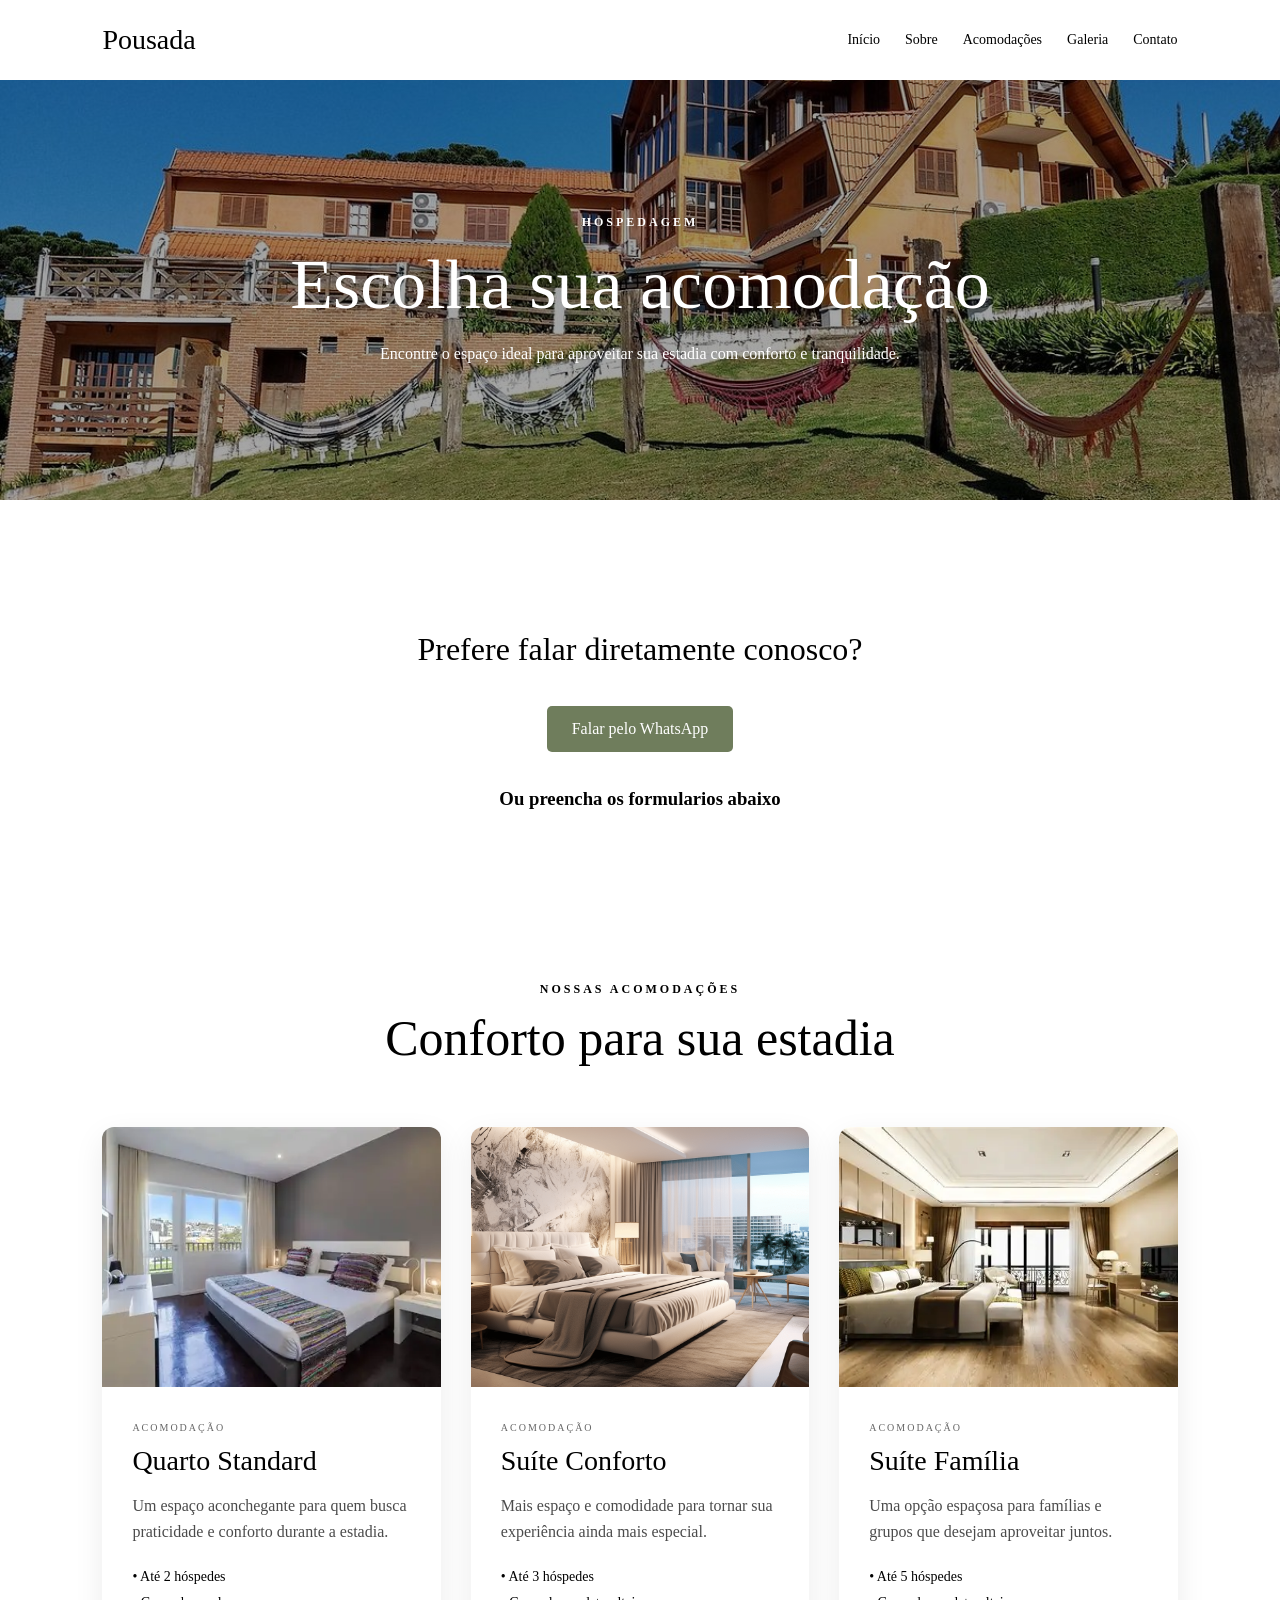
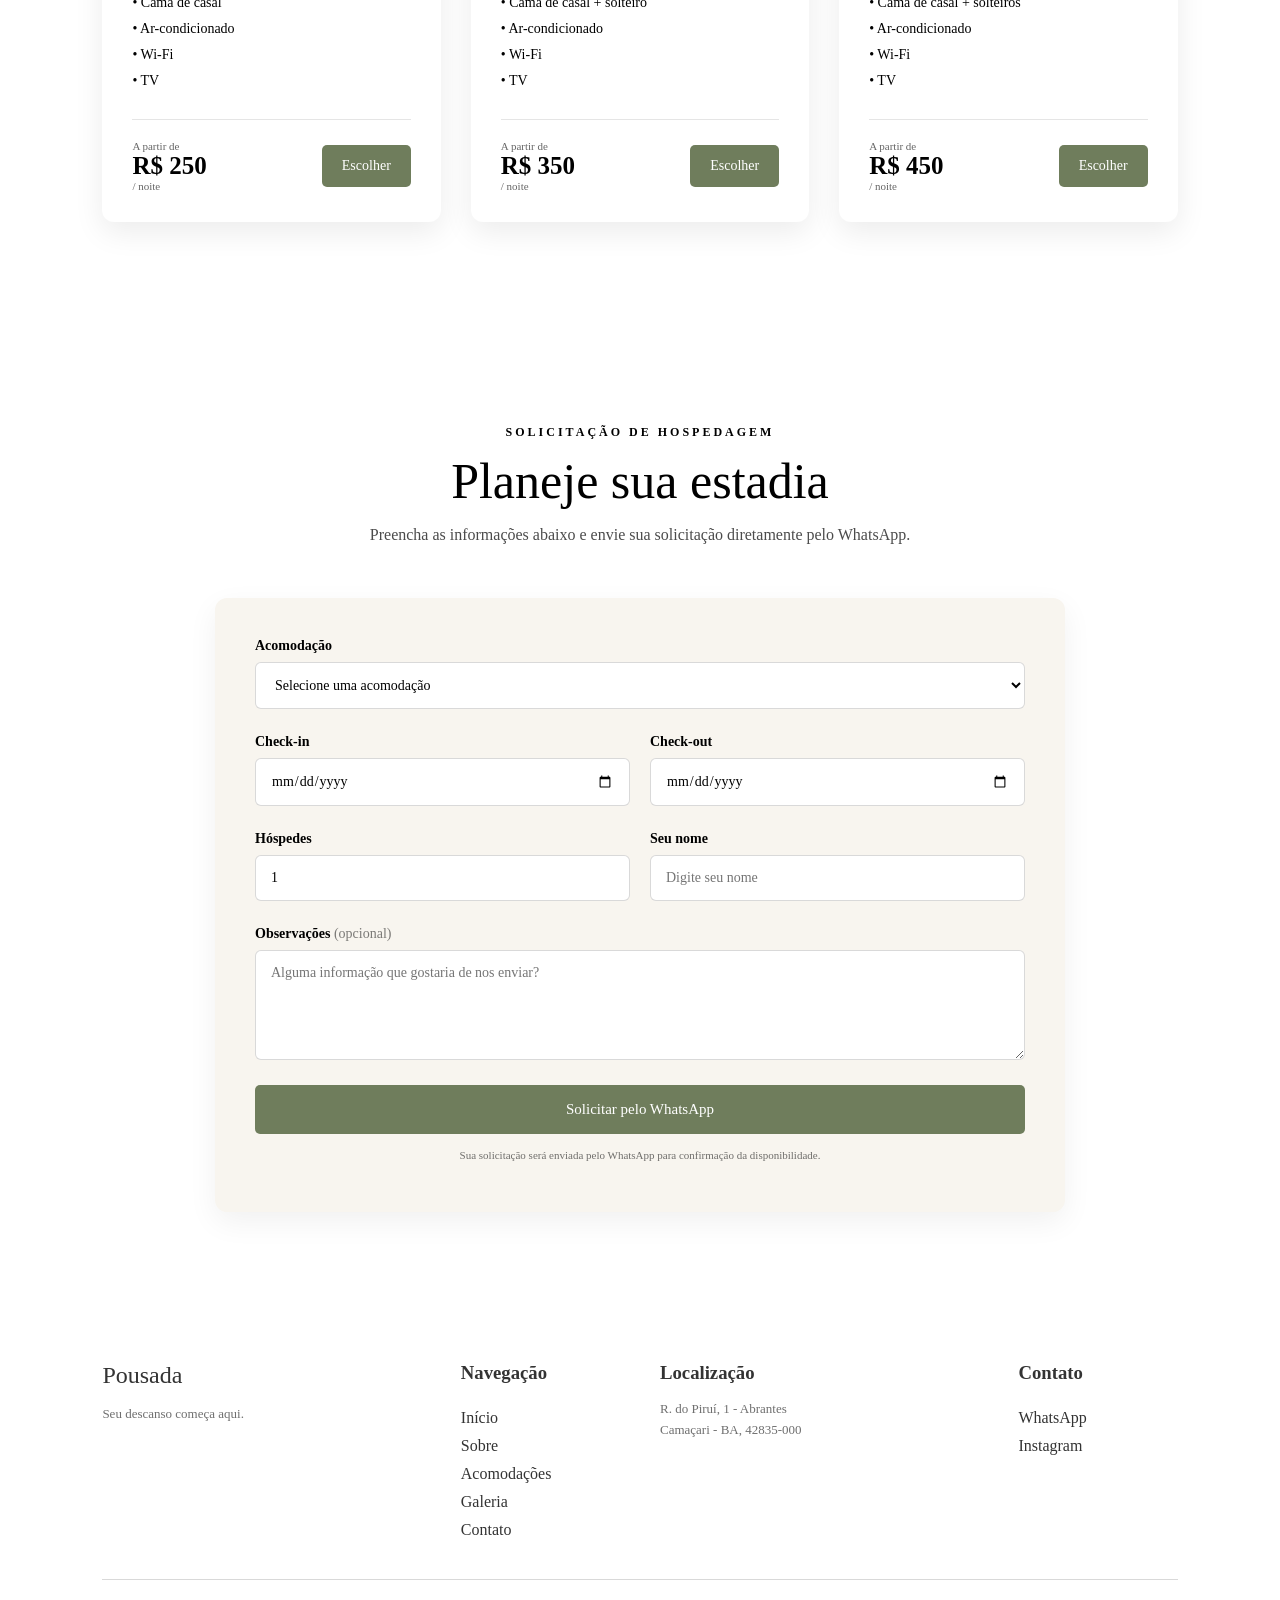
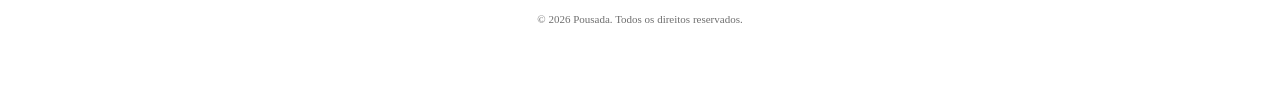
==== hospedagem.html @ ae99b575 "Add files via upload" ====
<!DOCTYPE html>
<html lang="pt-BR">

<head>

    <meta charset="UTF-8">
    <meta name="viewport" content="width=device-width, initial-scale=1.0">
    <link rel="stylesheet" href="hospedagem.css">
    <title>DEMO pousada</title>

</head>

<body>

    <header>

        <a href="index.html" class="logo">
            <h1>Pousada</h1>
        </a>

        <nav>
            <a href="index.html#hero">Início</a>
            <a href="index.html#sobre">Sobre</a>
            <a href="index.html#acomodacoes">Acomodações</a>
            <a href="index.html#galeria">Galeria</a>
            <a href="index.html#contato">Contato</a>
        </nav>

    </header>


    <main>

        <section class="hospedagem-hero">

            <div class="hospedagem-hero-content">

                <span>HOSPEDAGEM</span>

                <h2>
                    Escolha sua acomodação
                </h2>

                <p>
                    Encontre o espaço ideal para aproveitar sua estadia
                    com conforto e tranquilidade.
                </p>

            </div>

        </section>

        <div class="escolha">

            <br>
            <br>
            <br>

            <h2>Prefere falar diretamente conosco?</h2>

            <br>

            <a class="btn-zap"
                    href="https://wa.me/55XXXXXXXXXXX"
                    target="_blank"
                >
                    Falar pelo WhatsApp
            </a>

            <br>
            <br>

            <h3>Ou preencha os formularios abaixo</h3>

        </div>

        <section class="quartos">

            <div class="section-title">

                <span>NOSSAS ACOMODAÇÕES</span>

                <h2>
                    Conforto para sua estadia
                </h2>

            </div>


            <div class="quartos-grid">


                <article class="quarto-card">

                    <div class="quarto-imagem">

                        <img
                            src="quarto_standart.webp"
                            alt="Quarto Standard"
                        >

                    </div>


                    <div class="quarto-info">

                        <span class="quarto-tipo">
                            ACOMODAÇÃO
                        </span>

                        <h3>
                            Quarto Standard
                        </h3>

                        <p class="quarto-descricao">
                            Um espaço aconchegante para quem busca
                            praticidade e conforto durante a estadia.
                        </p>


                        <div class="quarto-detalhes">

                            <span>• Até 2 hóspedes</span>

                            <span>• Cama de casal</span>

                            <span>• Ar-condicionado</span>

                            <span>• Wi-Fi</span>

                            <span>• TV</span>

                        </div>


                        <div class="quarto-footer">

                            <div class="quarto-preco">

                                <small>
                                    A partir de
                                </small>

                                <strong>
                                    R$ 250
                                </strong>

                                <small>
                                    / noite
                                </small>

                            </div>


                            <button
                                class="btn-escolher"
                                data-quarto="Quarto Standard"
                            >
                                Escolher
                            </button>

                        </div>

                    </div>

                </article>

                <article class="quarto-card">

                    <div class="quarto-imagem">

                        <img
                            src="suite_conforto.png"
                            alt="Suíte Conforto"
                        >

                    </div>


                    <div class="quarto-info">

                        <span class="quarto-tipo">
                            ACOMODAÇÃO
                        </span>

                        <h3>
                            Suíte Conforto
                        </h3>

                        <p class="quarto-descricao">
                            Mais espaço e comodidade para tornar
                            sua experiência ainda mais especial.
                        </p>


                        <div class="quarto-detalhes">

                            <span>• Até 3 hóspedes</span>

                            <span>• Cama de casal + solteiro</span>

                            <span>• Ar-condicionado</span>

                            <span>• Wi-Fi</span>

                            <span>• TV</span>

                        </div>


                        <div class="quarto-footer">

                            <div class="quarto-preco">

                                <small>
                                    A partir de
                                </small>

                                <strong>
                                    R$ 350
                                </strong>

                                <small>
                                    / noite
                                </small>

                            </div>


                            <button
                                class="btn-escolher"
                                data-quarto="Suíte Conforto"
                            >
                                Escolher
                            </button>

                        </div>

                    </div>

                </article>

                <article class="quarto-card">

                    <div class="quarto-imagem">

                        <img
                            src="suite.webp"
                            alt="Suíte Família"
                        >

                    </div>


                    <div class="quarto-info">

                        <span class="quarto-tipo">
                            ACOMODAÇÃO
                        </span>

                        <h3>
                            Suíte Família
                        </h3>

                        <p class="quarto-descricao">
                            Uma opção espaçosa para famílias e grupos
                            que desejam aproveitar juntos.
                        </p>


                        <div class="quarto-detalhes">

                            <span>• Até 5 hóspedes</span>

                            <span>• Cama de casal + solteiros</span>

                            <span>• Ar-condicionado</span>

                            <span>• Wi-Fi</span>

                            <span>• TV</span>

                        </div>


                        <div class="quarto-footer">

                            <div class="quarto-preco">

                                <small>
                                    A partir de
                                </small>

                                <strong>
                                    R$ 450
                                </strong>

                                <small>
                                    / noite
                                </small>

                            </div>


                            <button
                                class="btn-escolher"
                                data-quarto="Suíte Família"
                            >
                                Escolher
                            </button>

                        </div>

                    </div>

                </article>

            </div>

        </section>

        <section class="formulario-hospedagem" id="formulario">

            <div class="formulario-container">


                <div class="formulario-intro">

                    <span>SOLICITAÇÃO DE HOSPEDAGEM</span>

                    <h2>
                        Planeje sua estadia
                    </h2>

                    <p>
                        Preencha as informações abaixo e envie sua
                        solicitação diretamente pelo WhatsApp.
                    </p>

                </div>



                <form id="formHospedagem">


                    <div class="campo">

                        <label for="acomodacao">
                            Acomodação
                        </label>

                        <select id="acomodacao" required>

                            <option value="">
                                Selecione uma acomodação
                            </option>

                            <option value="Quarto Standard">
                                Quarto Standard
                            </option>

                            <option value="Suíte Conforto">
                                Suíte Conforto
                            </option>

                            <option value="Suíte Família">
                                Suíte Família
                            </option>

                        </select>

                    </div>



                    <div class="form-linha">


                        <div class="campo">

                            <label for="checkin">
                                Check-in
                            </label>

                            <input
                                type="date"
                                id="checkin"
                                required
                            >

                        </div>


                        <div class="campo">

                            <label for="checkout">
                                Check-out
                            </label>

                            <input
                                type="date"
                                id="checkout"
                                required
                            >

                        </div>


                    </div>



                    <div class="form-linha">


                        <div class="campo">

                            <label for="hospedes">
                                Hóspedes
                            </label>

                            <input
                                type="number"
                                id="hospedes"
                                min="1"
                                value="1"
                                required
                            >

                        </div>


                        <div class="campo">

                            <label for="nome">
                                Seu nome
                            </label>

                            <input
                                type="text"
                                id="nome"
                                placeholder="Digite seu nome"
                                required
                            >

                        </div>


                    </div>



                    <div class="campo">

                        <label for="observacoes">
                            Observações
                            <span>(opcional)</span>
                        </label>

                        <textarea
                            id="observacoes"
                            rows="5"
                            placeholder="Alguma informação que gostaria de nos enviar?"
                        ></textarea>

                    </div>



                    <button
                        type="submit"
                        class="btn-enviar"
                    >
                        Solicitar pelo WhatsApp
                    </button>


                    <p class="form-aviso">
                        Sua solicitação será enviada pelo WhatsApp
                        para confirmação da disponibilidade.
                    </p>

                </form>

            </div>

        </section>

    </main>

    <footer>

        <div class="footer-container">

            <div class="footer-logo">

                <h2>Pousada</h2>

                <p>
                    Seu descanso começa aqui.
                </p>

            </div>


            <div class="footer-links">

                <h3>Navegação</h3>

                <a href="index.html#hero">Início</a>

                <a href="index.html#sobre">Sobre</a>

                <a href="index.html#acomodacoes">
                    Acomodações
                </a>

                <a href="index.html#galeria">
                    Galeria
                </a>

                <a href="index.html#contato">
                    Contato
                </a>

            </div>


            <div class="footer-localizacao">

                <h3>Localização</h3>

                <p>
                    R. do Piruí, 1 - Abrantes<br>
                    Camaçari - BA, 42835-000
                </p>

            </div>


            <div class="footer-contato">

                <h3>Contato</h3>

                <a
                    href="https://wa.me/55XXXXXXXXXXX"
                    target="_blank"
                >
                    WhatsApp
                </a>

                <a
                    href="https://www.instagram.com/pousada/"
                    target="_blank"
                >
                    Instagram
                </a>

            </div>

        </div>


        <div class="footer-bottom">

            <p>
                © 2026 Pousada. Todos os direitos reservados.
            </p>

        </div>

    </footer>



    <script src="hospedagem.js"></script>

</body>

</html>
---- hospedagem.css ----
* {
    box-sizing: border-box;
}

:root {
    --back-body: #F8F5EF;
    --back-section: #F1E9DC;
    --back-dark: #28332F;
    --text: #303632;
    --text-light: #77746E;
    --accent: #A47C52;
    --white: #FFFFFF;
}

html,
body {
    width: 100%;
    max-width: 100%;

    margin: 0;
    padding: 0;

    overflow-x: hidden;
}



header {
    width: 100%;
    min-height: 80px;

    padding: 20px 8%;

    background-color: var(--back-footer-header);

    display: flex;
    align-items: center;
    justify-content: space-between;

    gap: 30px;
}


.logo {
    color: inherit;
    text-decoration: none;
}


.logo h1 {
    font-family: Georgia, serif;

    font-size: 28px;
    font-weight: normal;

    margin: 0;
}


nav {
    display: flex;
    align-items: center;

    gap: 25px;
}


nav a {
    color: inherit;

    text-decoration: none;

    font-size: 14px;

    transition: 0.3s;
}


nav a:hover {
    color: var(--accent);
}



.hospedagem-hero {
    min-height: 420px;

    padding: 80px 8%;

    display: flex;
    align-items: center;
    justify-content: center;

    background:
        linear-gradient(
            rgba(0, 0, 0, 0.35),
            rgba(0, 0, 0, 0.35)
        ),
        url("pousada.jpg");

    background-size: cover;
    background-position: center;

    color: white;

    text-align: center;
}


.hospedagem-hero-content span,
.section-title span,
.formulario-intro span {
    font-size: 12px;

    letter-spacing: 3px;

    font-weight: bold;
}


.hospedagem-hero-content h2 {
    font-family: Georgia, serif;

    font-size: clamp(42px, 6vw, 70px);

    font-weight: normal;

    margin: 15px 0;
}


.hospedagem-hero-content p {
    max-width: 600px;

    margin: auto;

    line-height: 1.7;
}



.escolha {
    padding: 50px 8%;

    text-align: center;
}


.escolha h2 {
    font-family: Georgia, serif;

    font-size: 32px;

    font-weight: normal;

    margin-bottom: 20px;
}


.escolha p {
    margin-bottom: 25px;

    opacity: 0.7;
}


.btn-zap {
    display: inline-block;

    padding: 14px 25px;

    background-color: #6F7D5C;

    color: white;

    text-decoration: none;

    border-radius: 5px;

    transition: 0.3s;
}



.quartos {
    padding: 100px 8%;
}


.section-title {
    text-align: center;

    margin-bottom: 60px;
}


.section-title h2 {
    font-family: Georgia, serif;

    font-size: clamp(35px, 5vw, 50px);

    font-weight: normal;

    margin-top: 12px;
}


.quartos-grid {
    width: 100%;
    max-width: 1200px;

    margin: auto;

    display: grid;

    grid-template-columns:
        repeat(3, 1fr);

    gap: 30px;
}


.quarto-card {
    background-color: white;

    border-radius: 12px;

    overflow: hidden;

    box-shadow:
        0 10px 30px rgba(0, 0, 0, 0.08);

    transition: 0.3s;
}



.quarto-imagem {
    width: 100%;
    height: 260px;

    overflow: hidden;
}


.quarto-imagem img {
    width: 100%;
    height: 100%;

    object-fit: cover;

    transition: 0.5s;
}



.quarto-info {
    padding: 30px;
}


.quarto-tipo {
    font-size: 10px;

    letter-spacing: 2px;

    opacity: 0.6;
}


.quarto-info h3 {
    font-family: Georgia, serif;

    font-size: 28px;

    font-weight: normal;

    margin: 10px 0 15px;
}


.quarto-descricao {
    line-height: 1.6;

    opacity: 0.7;

    margin-bottom: 25px;
}


.quarto-detalhes {
    display: flex;

    flex-direction: column;

    gap: 10px;

    margin-bottom: 30px;

    font-size: 14px;
}



.quarto-footer {
    display: flex;

    align-items: center;
    justify-content: space-between;

    gap: 20px;

    padding-top: 20px;

    border-top:
        1px solid rgba(0, 0, 0, 0.1);
}


.quarto-preco {
    display: flex;

    flex-direction: column;
}


.quarto-preco small {
    font-size: 11px;

    opacity: 0.6;
}


.quarto-preco strong {
    font-size: 25px;
}



.btn,
.btn-escolher,
.btn-enviar {
    border: none;

    background-color: #6F7D5C;

    color: white;

    cursor: pointer;

    font-family: inherit;

    transition:
        background-color 0.3s ease,
        transform 0.3s ease,
        box-shadow 0.3s ease;
}


/* BOTÃO NORMAL */

.btn {
    display: inline-block;

    padding: 15px 28px;

    border-radius: 5px;

    text-decoration: none;

    font-size: 14px;
}


.btn:hover {
    background-color: #596647;

    transform: translateY(-2px);

    box-shadow:
        0 8px 20px rgba(0, 0, 0, 0.12);
}


/* ESCOLHER */

.btn-escolher {
    padding: 13px 20px;

    border-radius: 5px;

    font-size: 14px;
}


.btn-escolher:hover {
    background-color: #596647;

    transform: translateY(-2px);

    box-shadow:
        0 6px 15px rgba(0, 0, 0, 0.12);
}


/* ENVIAR */

.btn-enviar {
    width: 100%;

    padding: 16px;

    border-radius: 5px;

    font-size: 15px;
}


.btn-enviar:hover {
    background-color: #596647;

    transform: translateY(-2px);

    box-shadow:
        0 8px 20px rgba(0, 0, 0, 0.12);
}


.btn:active,
.btn-escolher:active,
.btn-enviar:active {
    transform: translateY(0);
}



.formulario-hospedagem {
    padding: 100px 8%;

    background-color: var(--back-footer-header);
}


.formulario-container {
    width: 100%;
    max-width: 850px;

    margin: auto;
}


.formulario-intro {
    text-align: center;

    margin-bottom: 50px;
}


.formulario-intro h2 {
    font-family: Georgia, serif;

    font-size: clamp(35px, 5vw, 50px);

    font-weight: normal;

    margin: 12px 0;
}


.formulario-intro p {
    max-width: 600px;

    margin: auto;

    line-height: 1.6;

    opacity: 0.7;
}


#formHospedagem {
    background-color: var(--back-body);

    padding: 40px;

    border-radius: 12px;

    box-shadow:
        0 10px 30px rgba(0, 0, 0, 0.06);
}


.campo {
    display: flex;

    flex-direction: column;

    gap: 8px;

    margin-bottom: 25px;
}


.campo label {
    font-size: 14px;

    font-weight: bold;
}


.campo label span {
    font-weight: normal;

    opacity: 0.5;
}


.campo input,
.campo select,
.campo textarea {
    width: 100%;

    padding: 14px 15px;

    border: 1px solid rgba(0, 0, 0, 0.15);

    border-radius: 6px;

    background-color: white;

    font-family: inherit;

    font-size: 14px;

    outline: none;
}


.campo input:focus,
.campo select:focus,
.campo textarea:focus {
    border-color: #6F7D5C;
}


.campo textarea {
    resize: vertical;
}


.form-linha {
    display: grid;

    grid-template-columns:
        1fr 1fr;

    gap: 20px;
}


.form-aviso {
    text-align: center;

    font-size: 11px;

    opacity: 0.55;

    margin-top: 15px;
}



footer {
    width: 100%;
    max-width: 100%;

    padding: 50px 8%;

    background-color: var(--back-footer-header);

    color: #333;
}


.footer-container {
    width: 100%;
    max-width: 1200px;

    margin: 0 auto;

    display: grid;

    grid-template-columns:
        2fr 1fr 2fr 1fr;

    gap: 40px;
}


.footer-logo h2 {
    font-family: Georgia, serif;

    font-weight: normal;

    margin: 0 0 15px;
}


footer h3 {
    margin: 0 0 15px;
}


footer p {
    font-size: 13px;

    line-height: 1.6;

    opacity: 0.7;
}


.footer-links,
.footer-contato {
    display: flex;

    flex-direction: column;

    gap: 10px;
}


footer a {
    color: inherit;

    text-decoration: none;

    transition: 0.3s;
}


footer a:hover {
    color: var(--accent);
}


.footer-bottom {
    width: 100%;
    max-width: 1200px;

    margin: 40px auto 0;

    padding-top: 20px;

    border-top:
        1px solid rgba(0, 0, 0, 0.15);

    text-align: center;
}


.footer-bottom p {
    font-size: 11px;
}


@media (max-width: 800px) {

    .quartos-grid {
        grid-template-columns: 1fr;
    }

    .quartos {
        padding: 80px 6%;
    }

    .formulario-hospedagem {
        padding: 80px 6%;
    }

}


@media (max-width: 600px) {

    header {
        padding: 20px 6%;

        flex-direction: column;

        gap: 20px;
    }


    nav {
        width: 100%;

        justify-content: center;

        flex-wrap: wrap;

        gap: 15px;
    }


    nav a {
        font-size: 13px;
    }


    .hospedagem-hero {
        min-height: 500px;

        padding: 60px 6%;
    }


    .quarto-imagem {
        height: 230px;
    }


    .quarto-info {
        padding: 25px;
    }


    .quarto-footer {
        flex-direction: column;

        align-items: stretch;
    }


    .btn-escolher {
        width: 100%;
    }


    .form-linha {
        grid-template-columns: 1fr;

        gap: 0;
    }


    #formHospedagem {
        padding: 25px;
    }


    footer {
        padding: 50px 6%;
    }


    .footer-container {
        grid-template-columns: 1fr;

        gap: 35px;
    }


    .footer-logo,
    .footer-links,
    .footer-localizacao,
    .footer-contato {
        text-align: center;
    }


    .footer-links,
    .footer-contato {
        align-items: center;
    }


    .footer-bottom {
        margin-top: 35px;

        padding-top: 18px;
    }


    .footer-bottom p {
        font-size: 10px;
    }

}
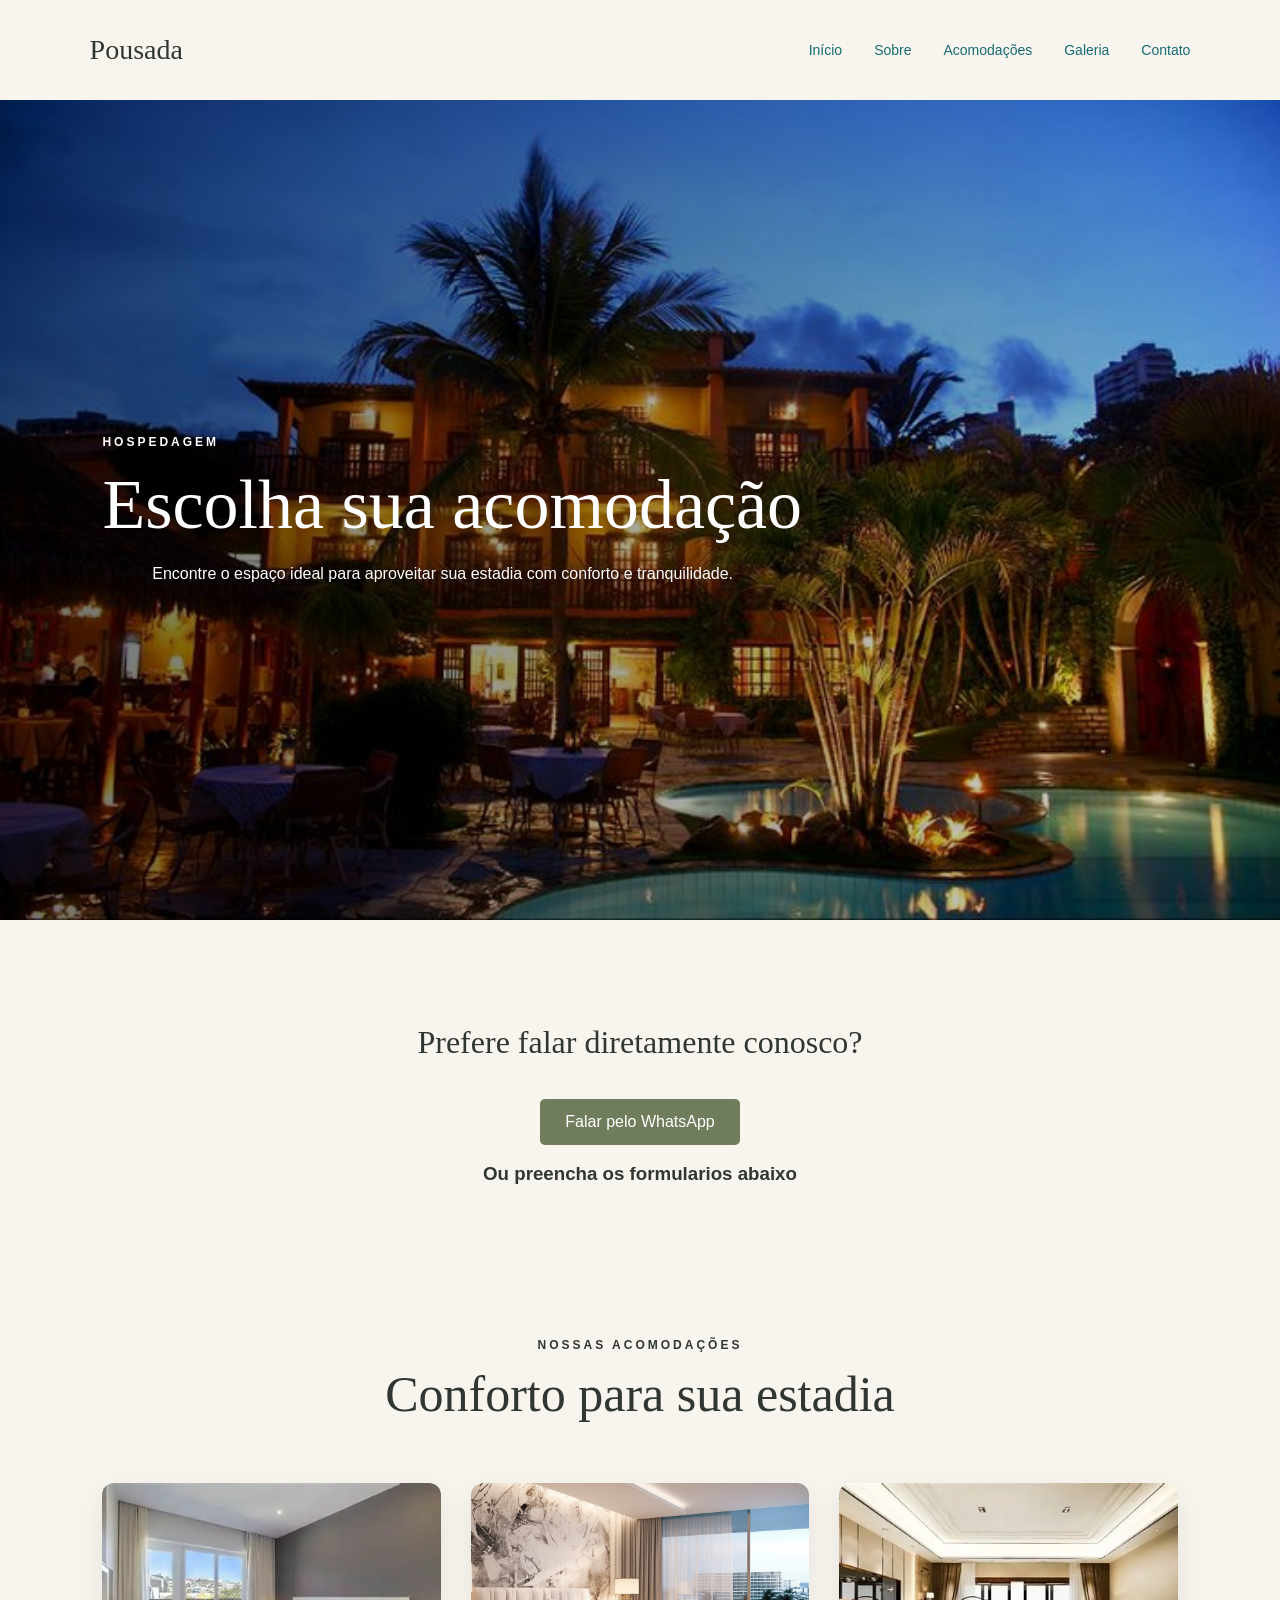
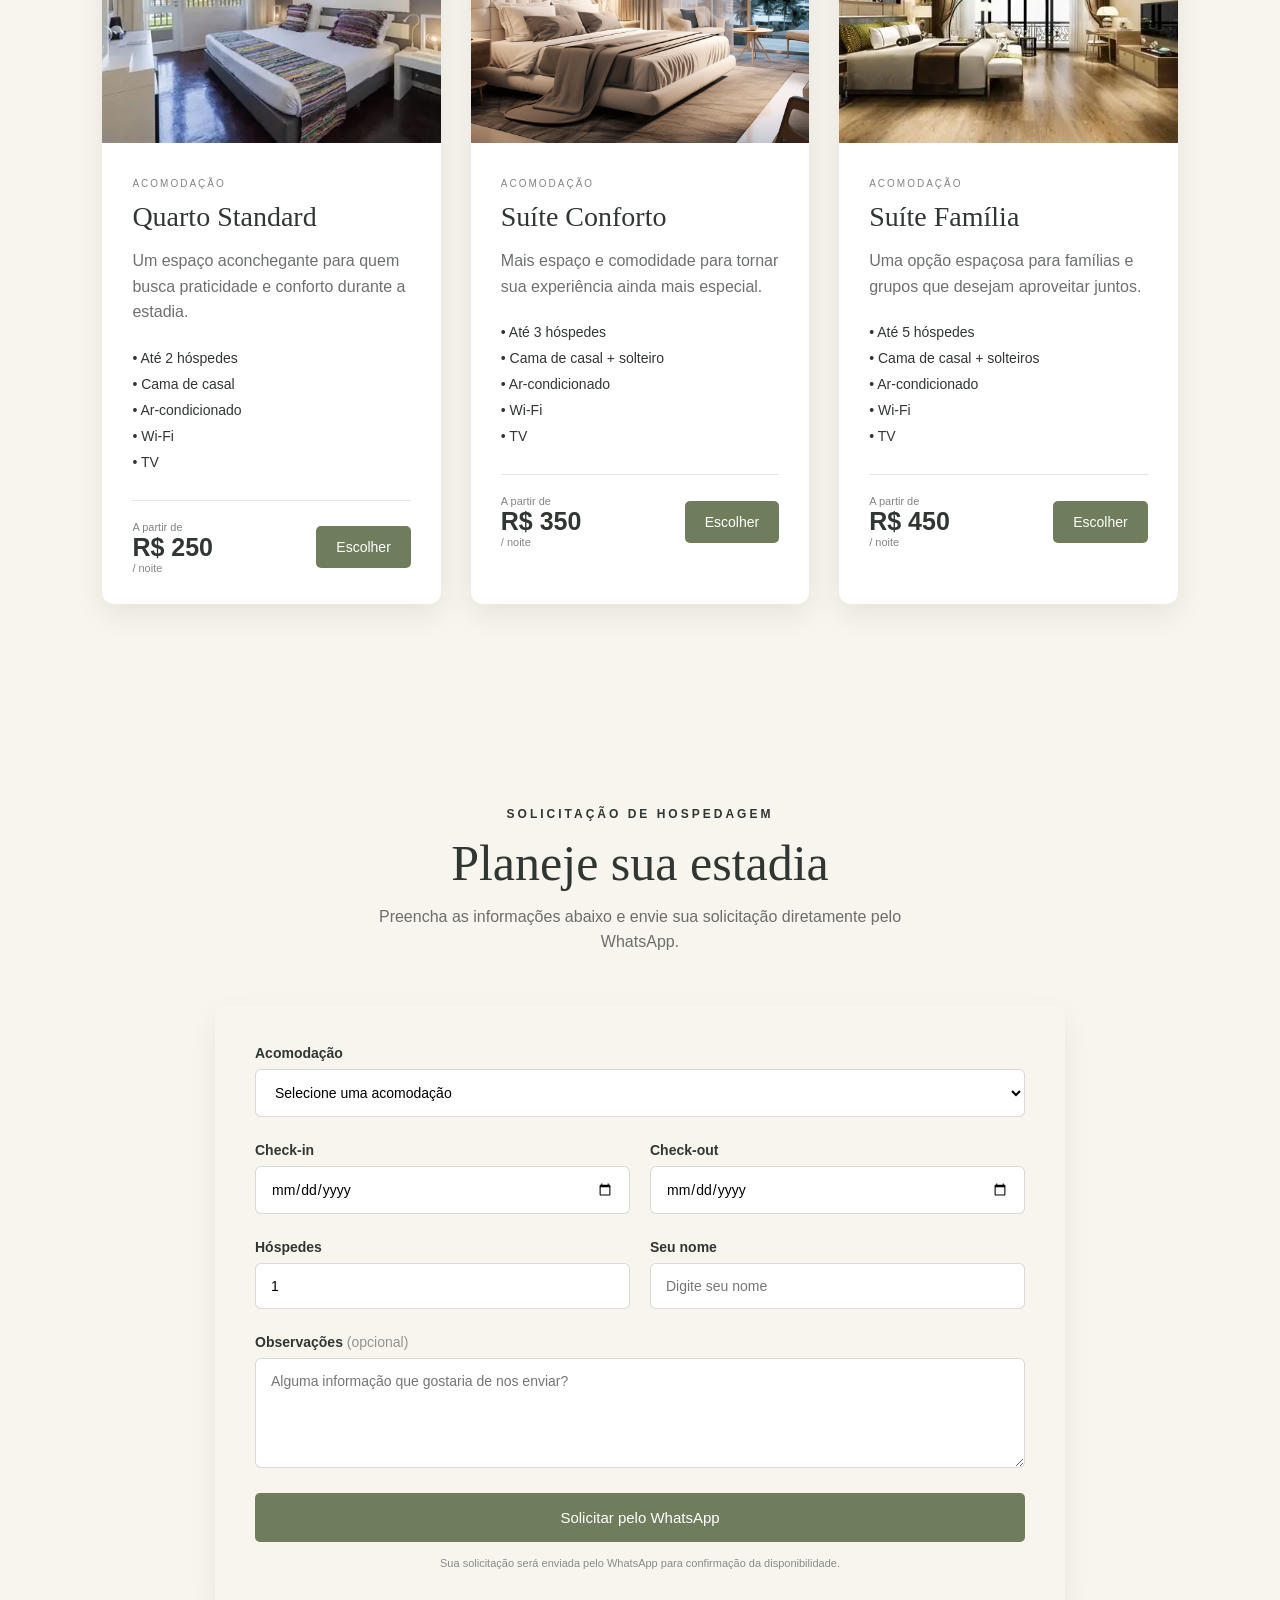
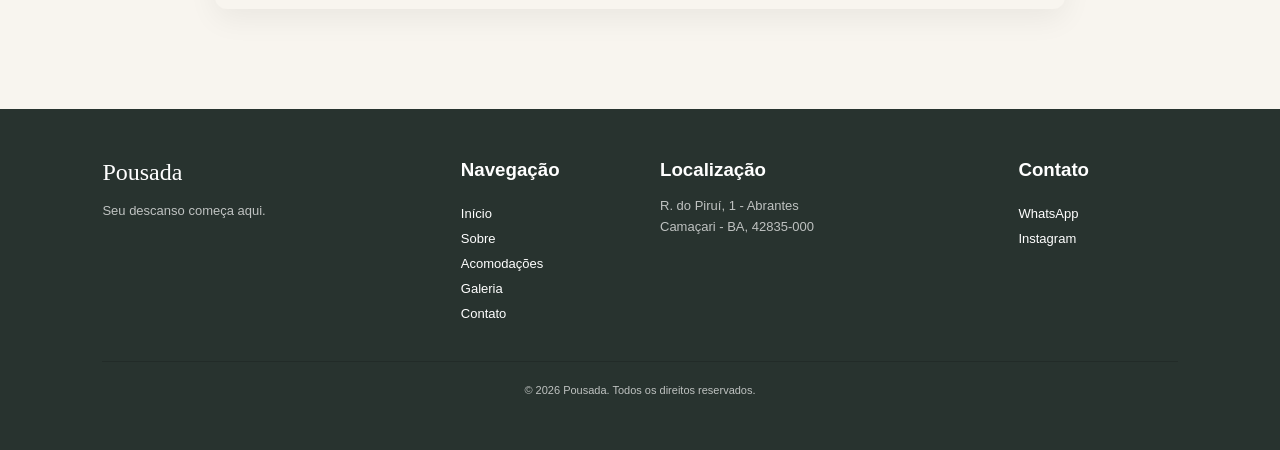
==== commit 64dd38cc: "Update hospedagem.html" ====
--- a/hospedagem.html
+++ b/hospedagem.html
@@ -21,7 +21,7 @@
         <nav>
             <a href="index.html#hero">Início</a>
             <a href="index.html#sobre">Sobre</a>
-            <a href="index.html#acomodacoes">Acomodações</a>
+            <a href="index.html#aco">Acomodações</a>
             <a href="index.html#galeria">Galeria</a>
             <a href="index.html#contato">Contato</a>
         </nav>
@@ -210,7 +210,7 @@
 
                         <div class="quarto-footer">
 
-                            <div class="quarto-preco">
+                            <div class="quarto-preco">          
 
                                 <small>
                                     A partir de
@@ -578,4 +578,4 @@
 
 </body>
 
-</html>+</html>
--- a/hospedagem.css
+++ b/hospedagem.css
@@ -1,5 +1,7 @@
 
 * {
+    margin: 0;
+    padding: 0;
     box-sizing: border-box;
 }
 
@@ -24,87 +26,112 @@
     overflow-x: hidden;
 }
 
-
+html {
+    scroll-behavior: smooth;
+}
+
+body {
+    background-color: var(--back-body);
+    color: var(--text);
+
+    font-family: Arial, sans-serif;
+
+    display: flex;
+    flex-direction: column;
+
+    min-height: 100vh;
+}
+
+a {
+    color: inherit;
+    text-decoration: none;
+}
 
 header {
     width: 100%;
-    min-height: 80px;
-
-    padding: 20px 8%;
-
-    background-color: var(--back-footer-header);
+    height: 100px;
+
+    padding: 0 7%;
 
     display: flex;
     align-items: center;
     justify-content: space-between;
 
-    gap: 30px;
-}
-
-
-.logo {
-    color: inherit;
-    text-decoration: none;
-}
-
-
-.logo h1 {
+    background-color: var(--back-body);
+
+    position: sticky;
+    top: 0;
+
+    z-index: 10;
+}
+
+
+header h1 {
     font-family: Georgia, serif;
-
     font-size: 28px;
     font-weight: normal;
-
-    margin: 0;
 }
 
 
 nav {
     display: flex;
-    align-items: center;
-
-    gap: 25px;
-}
-
+    gap: 32px;
+}
 
 nav a {
-    color: inherit;
-
-    text-decoration: none;
-
     font-size: 14px;
-
     transition: 0.3s;
-}
-
+
+    color: #176B72;
+
+    position: relative;
+}
 
 nav a:hover {
     color: var(--accent);
 }
 
+nav a::after {
+    content: "";
+
+    position: absolute;
+    left: 0;
+    bottom: -5px;
+
+    width: 0;
+    height: 2px;
+
+    background-color: var(--accent);
+
+    transition: width 0.3s ease;
+}
+
+nav a:hover::after {
+    width: 100%;
+}
+
 
 
 .hospedagem-hero {
-    min-height: 420px;
-
-    padding: 80px 8%;
+    min-height: calc(100vh - 80px);
 
     display: flex;
     align-items: center;
-    justify-content: center;
+
+    padding: 8%;
 
     background:
         linear-gradient(
-            rgba(0, 0, 0, 0.35),
-            rgba(0, 0, 0, 0.35)
+            90deg,
+            rgba(0, 0, 0, 0.55),
+            rgba(0, 0, 0, 0.15)
         ),
-        url("pousada.jpg");
+        url("pousada_externa4.jpg");
 
     background-size: cover;
     background-position: center;
 
     color: white;
-
-    text-align: center;
 }
 
 
@@ -358,7 +385,7 @@
 }
 
 
-/* BOTÃO NORMAL */
+
 
 .btn {
     display: inline-block;
@@ -383,7 +410,7 @@
 }
 
 
-/* ESCOLHER */
+
 
 .btn-escolher {
     padding: 13px 20px;
@@ -404,7 +431,7 @@
 }
 
 
-/* ENVIAR */
+
 
 .btn-enviar {
     width: 100%;
@@ -577,9 +604,9 @@
 
     padding: 50px 8%;
 
-    background-color: var(--back-footer-header);
-
-    color: #333;
+    background-color: var(--back-dark);
+
+    color: var(--white);
 }
 
 
@@ -632,16 +659,22 @@
 
 
 footer a {
-    color: inherit;
-
-    text-decoration: none;
-
-    transition: 0.3s;
+    width: fit-content;
+
+    color: var(--white);
+
+    font-size: 13px;
+
+    transition:
+        color 0.3s ease,
+        transform 0.3s ease;
 }
 
 
 footer a:hover {
     color: var(--accent);
+
+    transform: translateX(3px);
 }
 
 
@@ -787,4 +820,4 @@
         font-size: 10px;
     }
 
-}+}
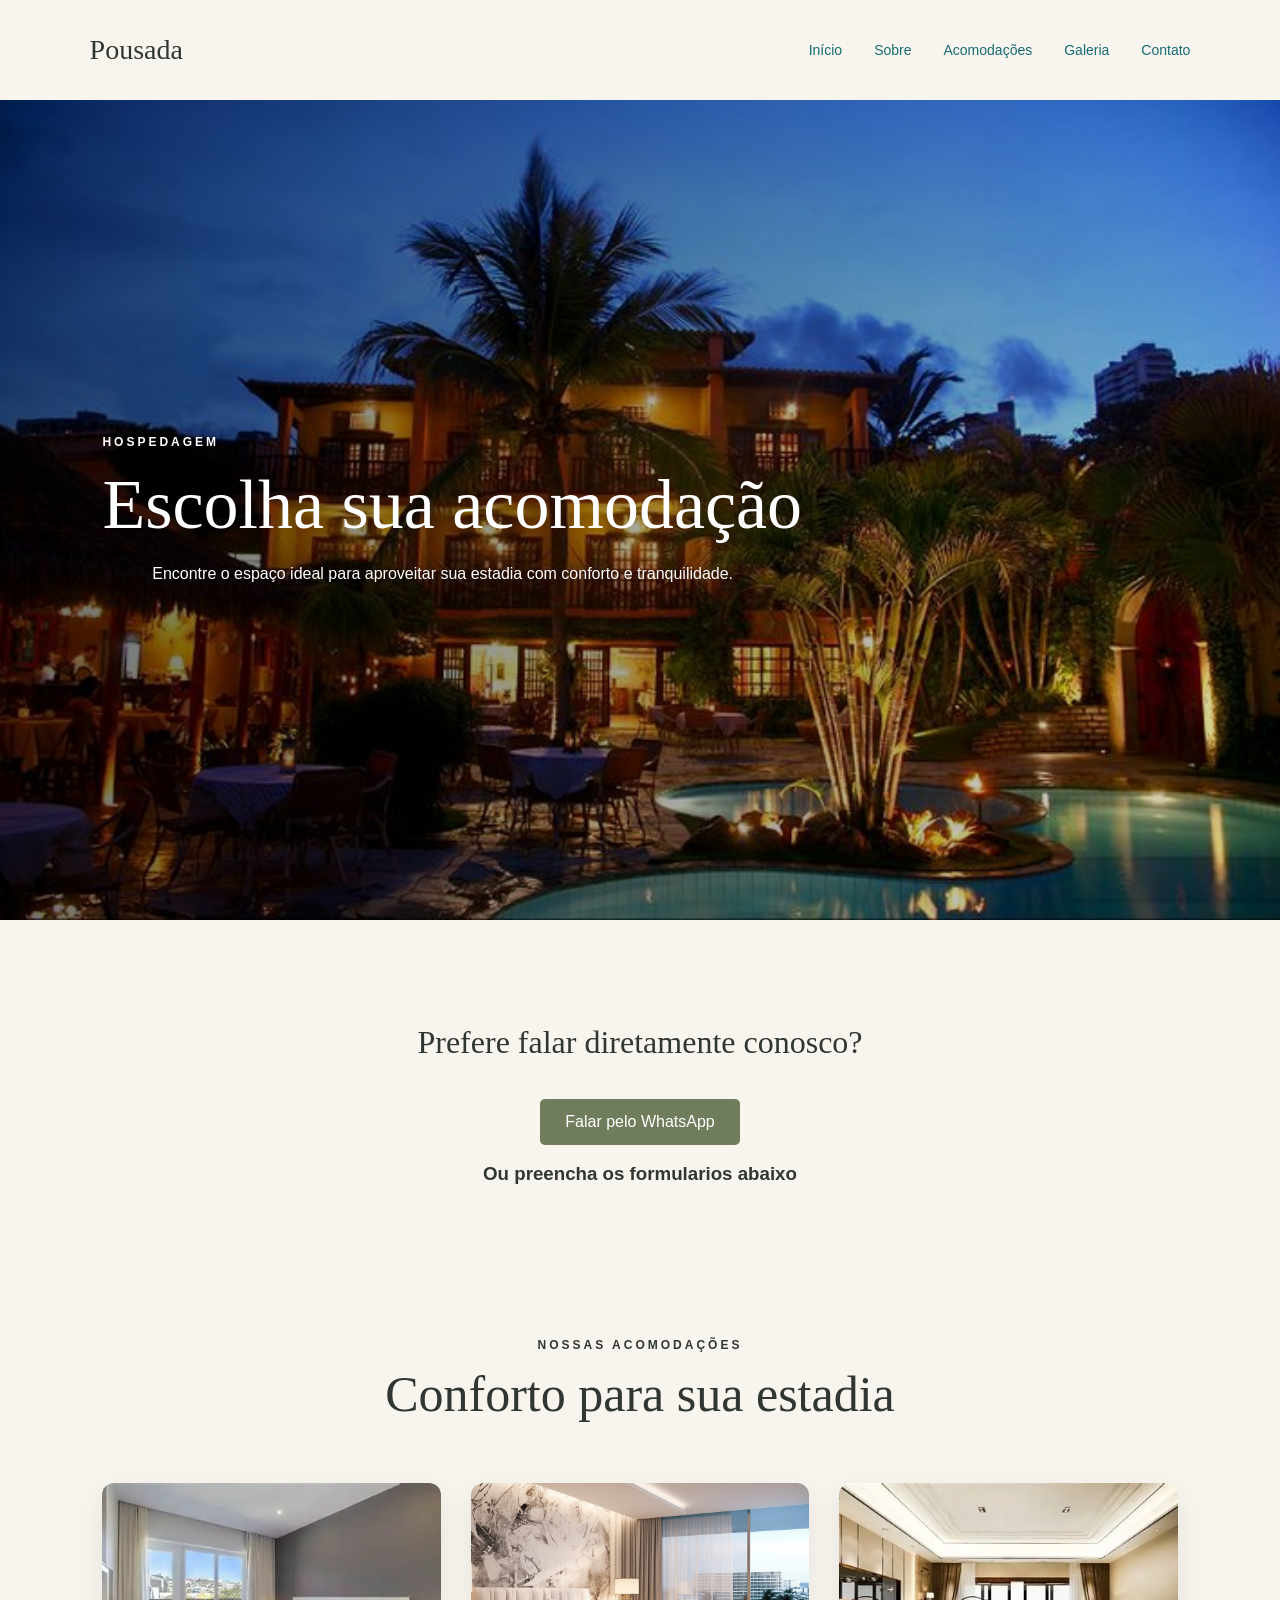
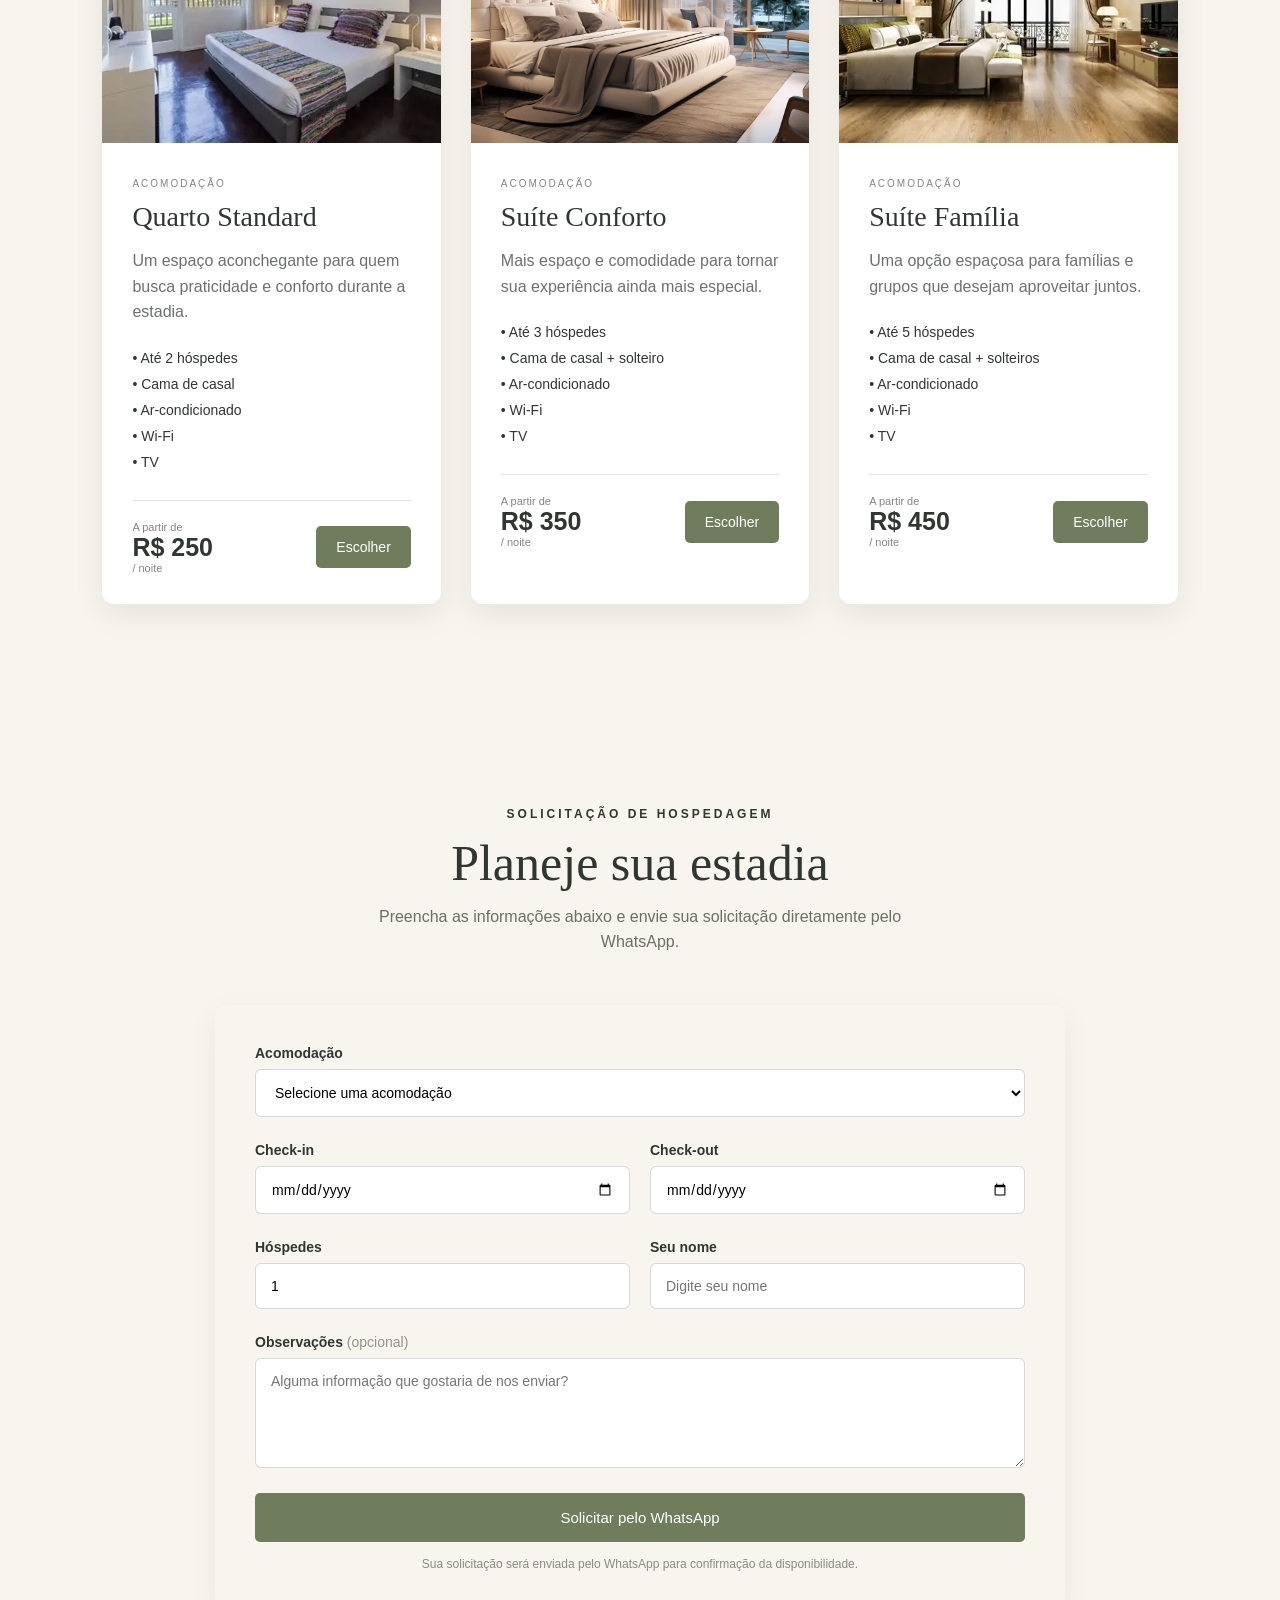
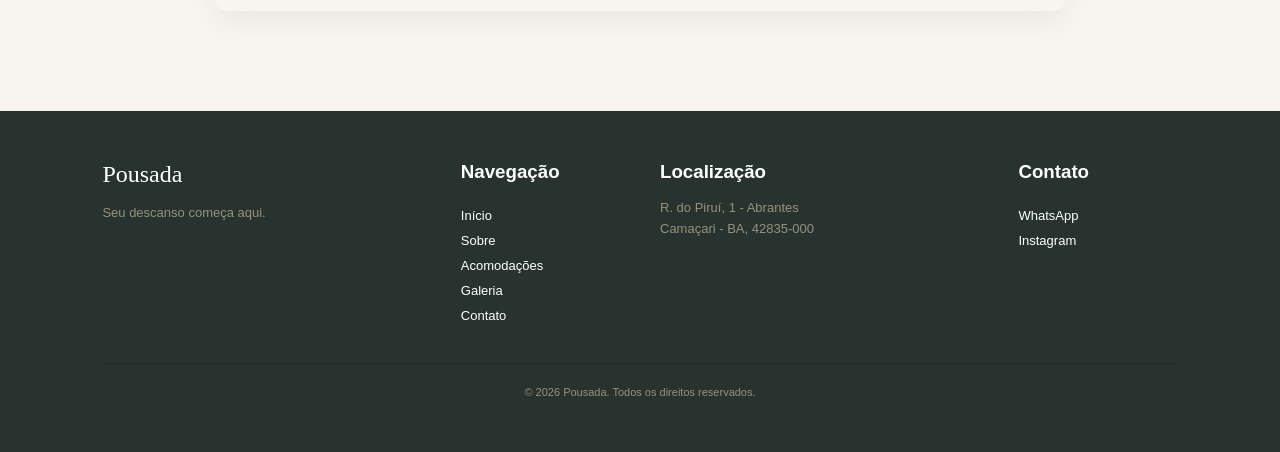
==== commit 4f6dd3bb: "Update hospedagem.html" ====
--- a/hospedagem.html
+++ b/hospedagem.html
@@ -4,6 +4,7 @@
 <head>
 
     <meta charset="UTF-8">
+    <meta name="description" content="Conheça nossa pousada em Camaçari, BA. Um lugar tranquilo e confortável perto do mar, perfeito para descansar e aproveitar sua estadia.">
     <meta name="viewport" content="width=device-width, initial-scale=1.0">
     <link rel="stylesheet" href="hospedagem.css">
     <title>DEMO pousada</title>
@@ -512,7 +513,7 @@
 
                 <a href="index.html#sobre">Sobre</a>
 
-                <a href="index.html#acomodacoes">
+                <a href="index.html#aco">
                     Acomodações
                 </a>
 
--- a/hospedagem.css
+++ b/hospedagem.css
@@ -10,7 +10,7 @@
     --back-section: #F1E9DC;
     --back-dark: #28332F;
     --text: #303632;
-    --text-light: #77746E;
+    --text-light: #c7ba9c;
     --accent: #A47C52;
     --white: #FFFFFF;
 }
@@ -589,7 +589,7 @@
 .form-aviso {
     text-align: center;
 
-    font-size: 11px;
+    font-size: 12px;
 
     opacity: 0.55;
 
@@ -645,6 +645,8 @@
     line-height: 1.6;
 
     opacity: 0.7;
+
+    color: var(--text-light);
 }
 
 
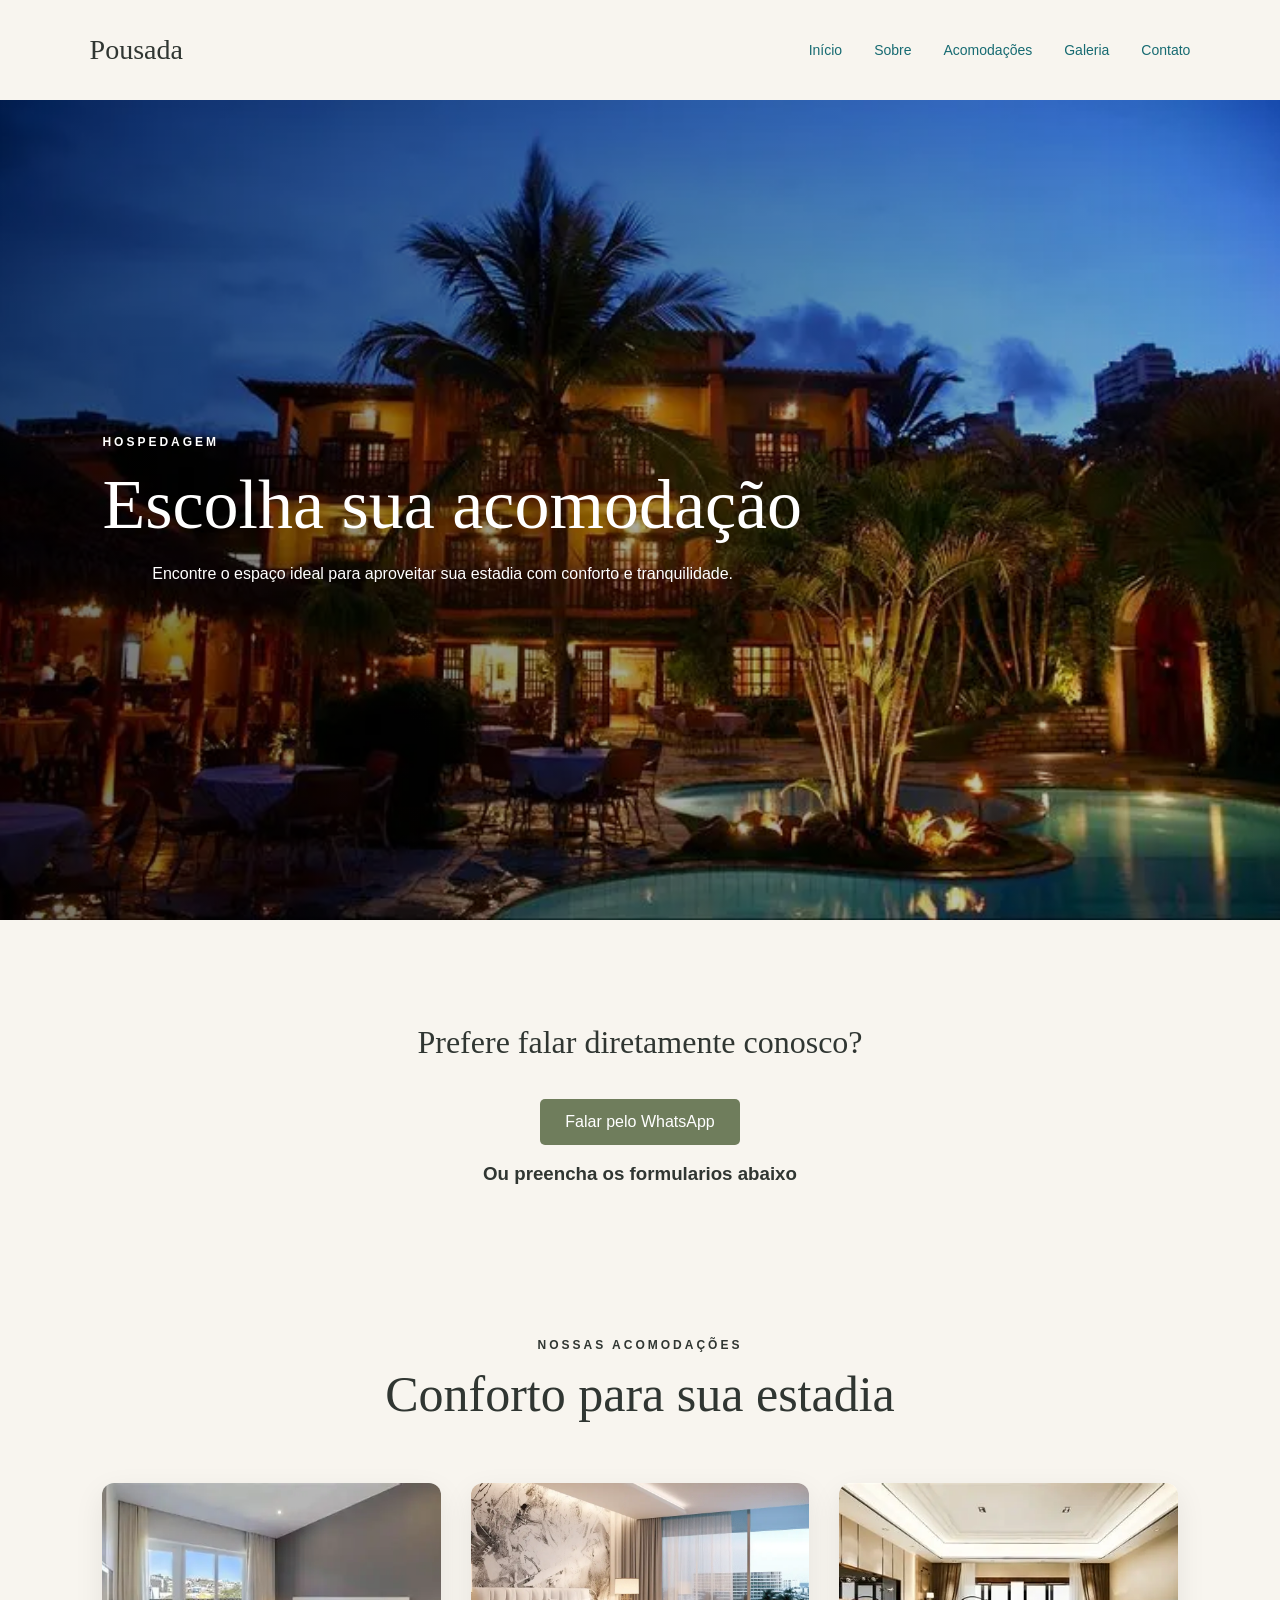
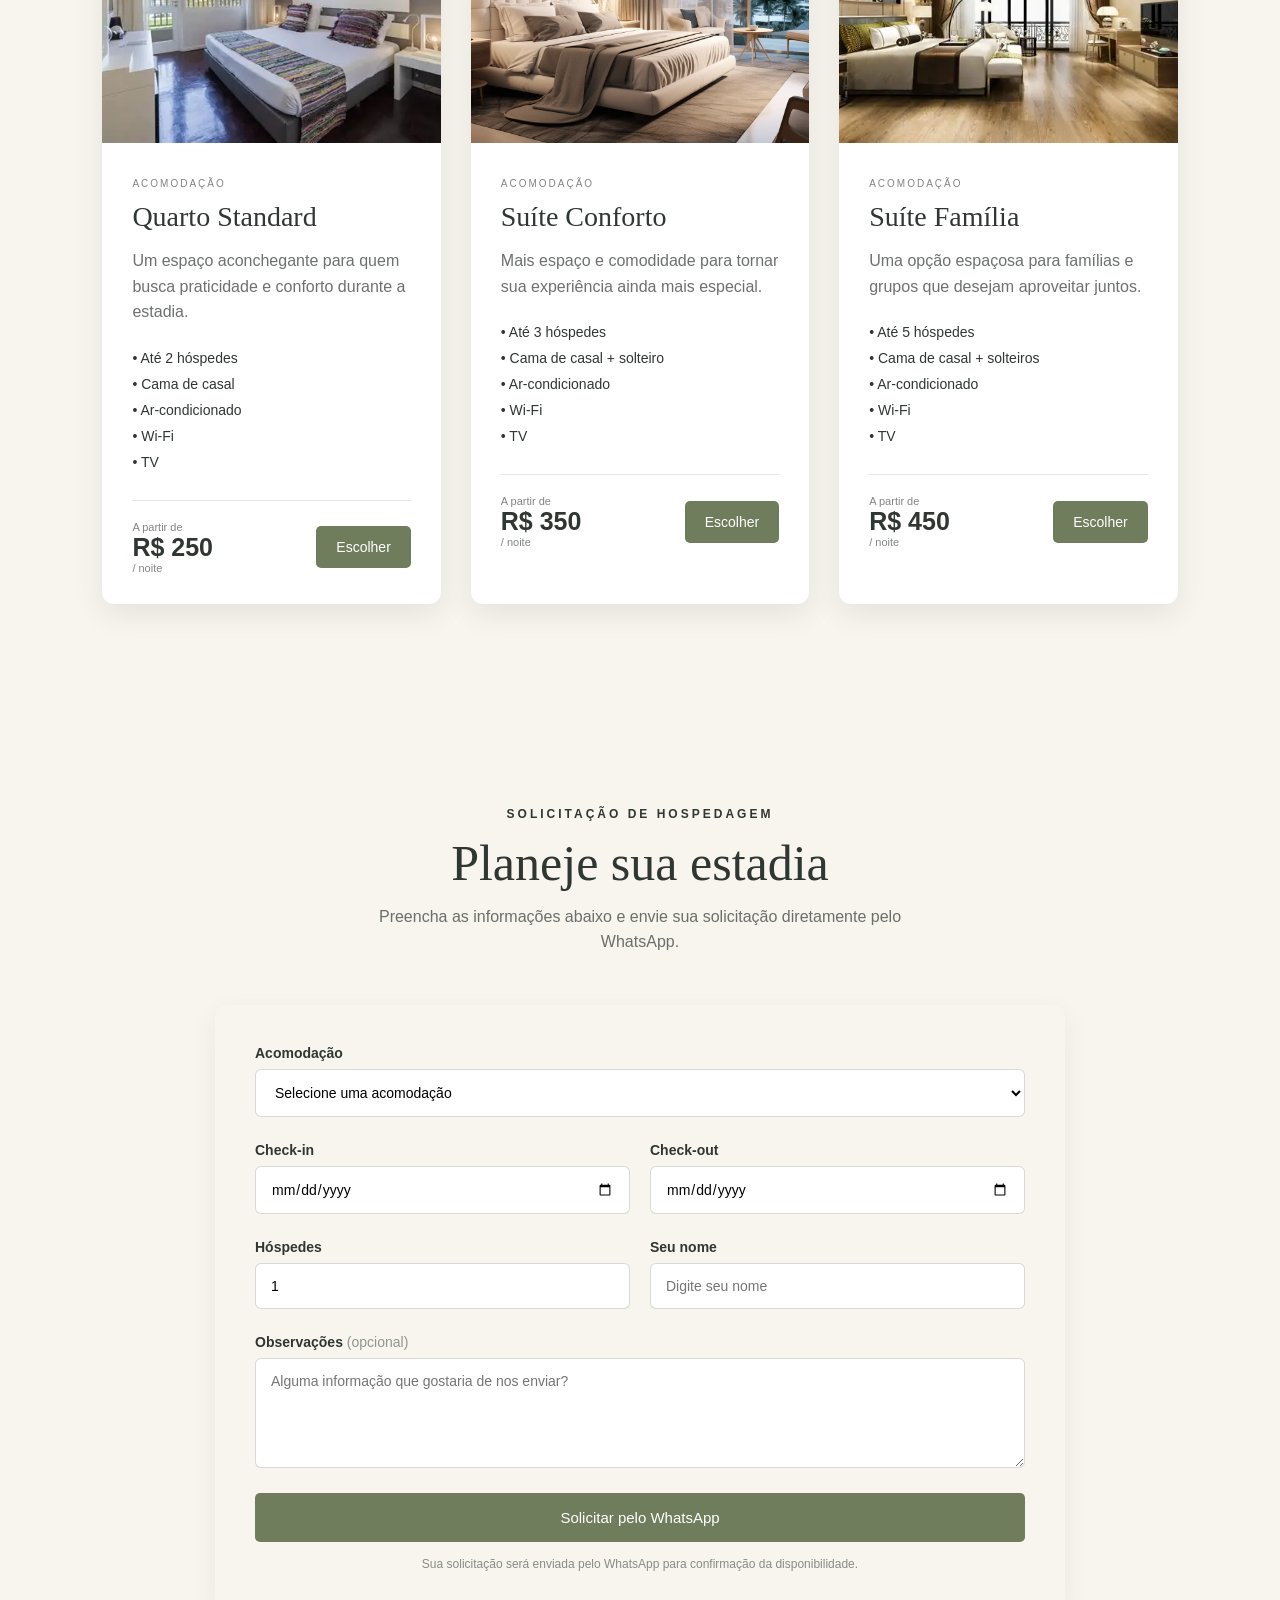
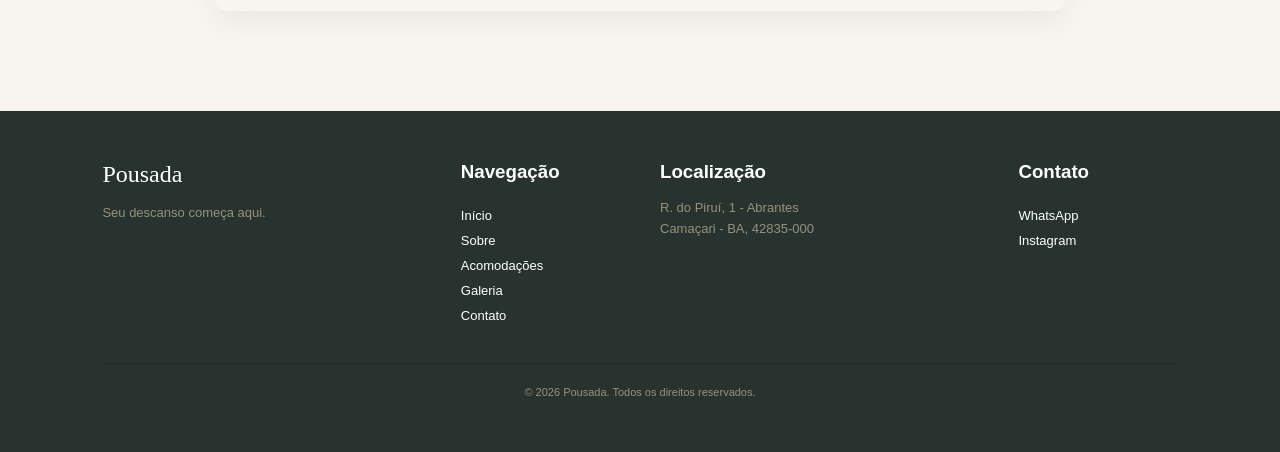
==== commit f950c44f: "Update hospedagem.html" ====
--- a/hospedagem.html
+++ b/hospedagem.html
@@ -171,7 +171,7 @@
                     <div class="quarto-imagem">
 
                         <img
-                            src="suite_conforto.png"
+                            src="suite_conforto.webp"
                             alt="Suíte Conforto"
                         >
 
--- a/hospedagem.css
+++ b/hospedagem.css
@@ -10,7 +10,8 @@
     --back-section: #F1E9DC;
     --back-dark: #28332F;
     --text: #303632;
-    --text-light: #c7ba9c;
+    --text-light: #77746E;
+    --text-light2: #c7ba9c;
     --accent: #A47C52;
     --white: #FFFFFF;
 }
@@ -126,7 +127,7 @@
             rgba(0, 0, 0, 0.55),
             rgba(0, 0, 0, 0.15)
         ),
-        url("pousada_externa4.jpg");
+        url("pousada_externa4.webp");
 
     background-size: cover;
     background-position: center;
@@ -646,7 +647,7 @@
 
     opacity: 0.7;
 
-    color: var(--text-light);
+    color: var(--text-light2);
 }
 
 
